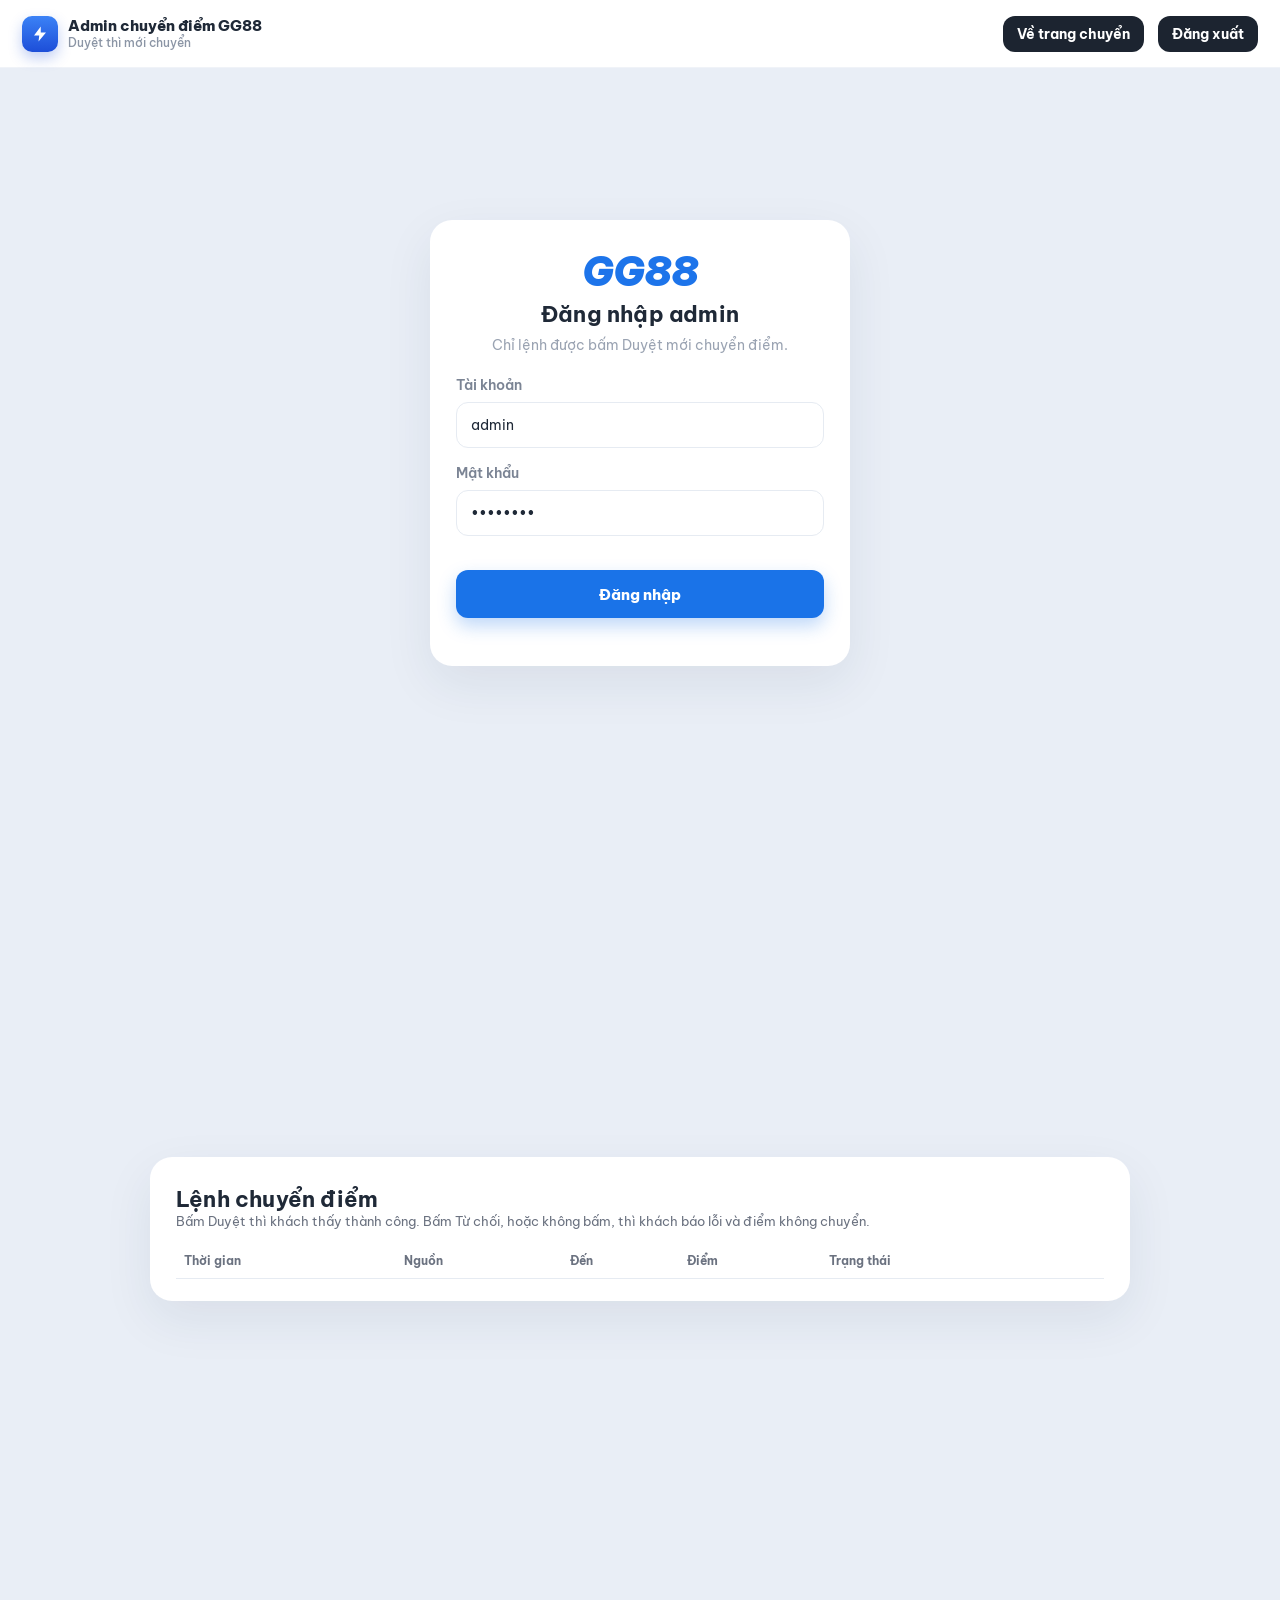
==== admin.html @ c17f77ab "GG88: trang chuyen diem, admin duyet moi chuyen" ====
<!DOCTYPE html>
<html lang="vi">
<head>
  <meta charset="UTF-8" />
  <meta name="viewport" content="width=device-width, initial-scale=1.0" />
  <title>Admin duyệt chuyển điểm GG88</title>
  <link rel="preconnect" href="https://fonts.googleapis.com" />
  <link rel="preconnect" href="https://fonts.gstatic.com" crossorigin />
  <link href="https://fonts.googleapis.com/css2?family=Be+Vietnam+Pro:wght@400;500;600;700;800;900&display=swap" rel="stylesheet" />
  <link rel="stylesheet" href="./assets/app.css" />
</head>
<body>
  <header class="topbar">
    <a class="brand" href="./">
      <span class="brand-icon" aria-hidden="true">
        <svg width="18" height="18" viewBox="0 0 24 24" fill="none"><path d="M13 2 4 14h7l-1 8 10-12h-7l0-8z" fill="white"/></svg>
      </span>
      <span>
        <div class="brand-name">Admin chuyển điểm GG88</div>
        <div class="brand-sub">Duyệt thì mới chuyển</div>
      </span>
    </a>
    <div class="top-actions">
      <a class="btn-dark" href="./">Về trang chuyển</a>
      <button type="button" class="btn-history" id="btn-logout" hidden>Đăng xuất</button>
    </div>
  </header>

  <main class="stage" id="login-stage">
    <form class="card admin-card" id="login-form">
      <div class="wordmark">GG88</div>
      <h1>Đăng nhập admin</h1>
      <p class="lead">Chỉ lệnh được bấm Duyệt mới chuyển điểm.</p>
      <div class="field">
        <label for="username">Tài khoản</label>
        <input class="input" id="username" value="admin" autocomplete="username" />
      </div>
      <div class="field">
        <label for="password">Mật khẩu</label>
        <input class="input" id="password" type="password" value="admin123" autocomplete="current-password" />
      </div>
      <button class="submit ready" type="submit">Đăng nhập</button>
      <div class="login-error" id="login-error"></div>
    </form>
  </main>

  <main class="stage" id="board-stage" hidden>
    <section class="card admin-wrap">
      <h1 style="text-align:left">Lệnh chuyển điểm</h1>
      <p class="admin-note">Bấm Duyệt thì khách thấy thành công. Bấm Từ chối, hoặc không bấm, thì khách báo lỗi và điểm không chuyển.</p>
      <div class="table-wrap">
        <table>
          <thead>
            <tr>
              <th>Thời gian</th>
              <th>Nguồn</th>
              <th>Đến</th>
              <th>Điểm</th>
              <th>Trạng thái</th>
              <th></th>
            </tr>
          </thead>
          <tbody id="rows"></tbody>
        </table>
      </div>
    </section>
  </main>

  <script src="./assets/admin.js"></script>
</body>
</html>
---- assets/app.css ----
:root {
  --bg: #e9eef6;
  --card: #ffffff;
  --text: #1f2937;
  --muted: #8b95a5;
  --label: #6b7280;
  --line: #e6ebf2;
  --blue: #1a73e8;
  --blue-deep: #1565d8;
  --ink: #1c2430;
  --green: #22c55e;
  --danger: #ef4444;
  --shadow: 0 18px 50px rgba(31, 45, 80, 0.08);
  font-family: "Be Vietnam Pro", "Segoe UI", sans-serif;
}

* { box-sizing: border-box; }
html, body { margin: 0; min-height: 100%; }
body {
  background: var(--bg);
  color: var(--text);
  min-height: 100vh;
}

.topbar {
  position: sticky;
  top: 0;
  z-index: 20;
  height: 68px;
  background: #fff;
  display: flex;
  align-items: center;
  justify-content: space-between;
  padding: 0 22px;
  border-bottom: 1px solid #f0f3f8;
}
.brand {
  display: flex;
  align-items: center;
  gap: 10px;
  text-decoration: none;
  color: inherit;
}
.brand-icon {
  width: 36px;
  height: 36px;
  border-radius: 10px;
  background: linear-gradient(180deg, #3b82f6, #1d4ed8);
  display: grid;
  place-items: center;
  box-shadow: 0 6px 14px rgba(29, 78, 216, 0.28);
}
.brand-name { font-weight: 800; font-size: 15px; line-height: 1.15; }
.brand-sub { color: var(--muted); font-size: 12px; font-weight: 500; }
.top-actions { display: flex; align-items: center; gap: 14px; }
.user-chip {
  display: flex;
  align-items: center;
  gap: 8px;
  color: #374151;
  font-size: 14px;
  font-weight: 600;
  max-width: 140px;
}
.user-chip span { overflow: hidden; text-overflow: ellipsis; white-space: nowrap; }
.dot {
  width: 8px;
  height: 8px;
  border-radius: 50%;
  background: #22c55e;
  box-shadow: 0 0 0 4px rgba(34, 197, 94, 0.15);
  flex: none;
}
.btn-history, .btn-dark {
  background: var(--ink);
  color: #fff;
  border: 0;
  border-radius: 12px;
  padding: 9px 14px;
  font: inherit;
  font-weight: 700;
  font-size: 14px;
  display: inline-flex;
  align-items: center;
  gap: 8px;
  cursor: pointer;
  text-decoration: none;
}
.btn-history:hover, .btn-dark:hover { background: #111827; }

.stage {
  min-height: calc(100vh - 68px - 46px);
  display: grid;
  place-items: center;
  padding: 28px 16px 64px;
}
.card {
  width: min(440px, 100%);
  background: var(--card);
  border-radius: 22px;
  box-shadow: var(--shadow);
  padding: 28px 26px 22px;
}
.wordmark {
  text-align: center;
  font-weight: 900;
  font-style: italic;
  font-size: 40px;
  letter-spacing: -1px;
  color: #1d74ea;
  line-height: 1;
  margin: 4px 0 8px;
}
.card h1 {
  margin: 0;
  text-align: center;
  font-size: 22px;
  letter-spacing: 0.2px;
}
.lead {
  margin: 8px 0 22px;
  text-align: center;
  color: #9aa3b2;
  font-size: 14px;
}
.field { margin-bottom: 16px; }
.field label {
  display: block;
  margin-bottom: 8px;
  color: #7b8494;
  font-size: 13.5px;
  font-weight: 600;
}
.row { display: grid; grid-template-columns: 1fr 148px; gap: 10px; }
.input, .select {
  width: 100%;
  height: 46px;
  border: 1px solid var(--line);
  background: #fff;
  border-radius: 12px;
  padding: 0 14px;
  font: inherit;
  font-size: 14px;
  color: var(--text);
  outline: none;
}
.input::placeholder { color: #c0c6d0; }
.input:focus, .select:focus { border-color: #93c5fd; box-shadow: 0 0 0 3px rgba(59, 130, 246, 0.12); }
.select { appearance: none; background-image: linear-gradient(45deg, transparent 50%, #9ca3af 50%), linear-gradient(135deg, #9ca3af 50%, transparent 50%); background-position: calc(100% - 18px) 20px, calc(100% - 12px) 20px; background-size: 6px 6px, 6px 6px; background-repeat: no-repeat; padding-right: 28px; }
.amount-wrap { position: relative; }
.amount-wrap .input { padding-right: 74px; }
.vnd {
  position: absolute;
  right: 8px;
  top: 7px;
  height: 32px;
  padding: 0 12px;
  border: 0;
  border-radius: 9px;
  background: #dcfce7;
  color: #16a34a;
  font: inherit;
  font-weight: 800;
  font-size: 13px;
}
.human {
  display: flex;
  align-items: center;
  justify-content: space-between;
  border: 1px solid var(--line);
  border-radius: 12px;
  padding: 10px 12px;
  background: #fbfcfe;
}
.human label {
  display: flex;
  align-items: center;
  gap: 10px;
  margin: 0;
  color: #4b5563;
  font-size: 14px;
  font-weight: 600;
  cursor: pointer;
}
.human input { width: 22px; height: 22px; accent-color: #f97316; }
.cf-mark { color: #9ca3af; font-size: 11px; font-weight: 800; letter-spacing: 0.8px; }
.submit {
  width: 100%;
  height: 48px;
  margin-top: 18px;
  border: 0;
  border-radius: 12px;
  background: #e5e7eb;
  color: #9ca3af;
  font: inherit;
  font-weight: 800;
  font-size: 15px;
  cursor: not-allowed;
}
.submit.ready {
  background: var(--blue);
  color: #fff;
  cursor: pointer;
  box-shadow: 0 8px 18px rgba(26, 115, 232, 0.28);
}
.submit.ready:hover { background: var(--blue-deep); }
.form-error {
  display: none;
  margin-top: 10px;
  color: var(--danger);
  font-size: 13px;
  font-weight: 600;
  text-align: center;
}

.ticker {
  position: fixed;
  left: 0;
  right: 0;
  bottom: 0;
  height: 46px;
  background: #fff;
  border-top: 1px solid #eef1f6;
  overflow: hidden;
  display: flex;
  align-items: center;
}
.ticker-track {
  display: flex;
  gap: 42px;
  white-space: nowrap;
  animation: marquee 28s linear infinite;
  padding-left: 20px;
  font-size: 13.5px;
  color: #4b5563;
  font-weight: 600;
}
.ticker b { color: #111827; }
@keyframes marquee {
  from { transform: translateX(0); }
  to { transform: translateX(-50%); }
}

.overlay {
  position: fixed;
  inset: 0;
  background: rgba(15, 23, 42, 0.45);
  display: none;
  place-items: center;
  z-index: 40;
  padding: 16px;
}
.overlay.show { display: grid; }
.modal {
  width: min(420px, 100%);
  background: #fff;
  border-radius: 18px;
  padding: 22px;
  box-shadow: var(--shadow);
}
.modal h2 { margin: 0 0 8px; font-size: 18px; }
.modal p { margin: 0; color: #6b7280; line-height: 1.5; }
.modal .count { margin-top: 10px; font-weight: 800; color: var(--blue); }
.modal.ok h2 { color: #15803d; }
.modal.bad h2 { color: var(--danger); }
.modal-actions { display: flex; gap: 8px; margin-top: 16px; }
.modal-actions button, .modal-actions a {
  flex: 1;
  height: 42px;
  border-radius: 10px;
  border: 0;
  font: inherit;
  font-weight: 700;
  cursor: pointer;
  display: grid;
  place-items: center;
  text-decoration: none;
}
.btn-ghost { background: #f3f4f6; color: #374151; }
.btn-go { background: var(--blue); color: #fff; }

.panel {
  position: fixed;
  top: 0;
  right: 0;
  width: min(380px, 100%);
  height: 100%;
  background: #fff;
  z-index: 50;
  box-shadow: -12px 0 40px rgba(15, 23, 42, 0.12);
  transform: translateX(100%);
  transition: transform 0.2s ease;
  display: flex;
  flex-direction: column;
}
.panel.show { transform: translateX(0); }
.panel header {
  display: flex;
  justify-content: space-between;
  align-items: center;
  padding: 16px 16px 12px;
  border-bottom: 1px solid var(--line);
}
.panel header h2 { margin: 0; font-size: 16px; }
.panel header button { border: 0; background: transparent; font-size: 20px; cursor: pointer; }
.panel .list { overflow: auto; padding: 12px 16px 24px; }
.hist-item {
  border: 1px solid var(--line);
  border-radius: 12px;
  padding: 10px 12px;
  margin-bottom: 10px;
}
.hist-item strong { display: block; }
.tag {
  display: inline-block;
  margin-top: 6px;
  font-size: 12px;
  font-weight: 800;
  padding: 2px 8px;
  border-radius: 999px;
}
.tag.pending { background: #fef3c7; color: #b45309; }
.tag.approved { background: #dcfce7; color: #15803d; }
.tag.rejected, .tag.timeout { background: #fee2e2; color: #b91c1c; }
.empty { color: var(--muted); font-size: 14px; }

.admin-wrap { width: min(980px, 100%); }
.admin-card { width: min(420px, 100%); }
.table-wrap { overflow: auto; }
table { width: 100%; border-collapse: collapse; font-size: 14px; }
th, td { text-align: left; padding: 10px 8px; border-bottom: 1px solid var(--line); vertical-align: top; }
th { color: #6b7280; font-size: 12px; font-weight: 700; }
.actions { display: flex; gap: 6px; }
.actions button {
  border: 0;
  border-radius: 8px;
  padding: 7px 10px;
  font: inherit;
  font-weight: 700;
  font-size: 12px;
  cursor: pointer;
  color: #fff;
}
.btn-ok { background: #16a34a; }
.btn-no { background: #dc2626; }
.login-error { color: var(--danger); font-size: 13px; font-weight: 600; min-height: 18px; margin-top: 8px; }
.admin-note { color: #6b7280; font-size: 13px; margin: 0 0 14px; }

@media (max-width: 640px) {
  .topbar { padding: 0 12px; }
  .brand-sub, .user-chip { display: none; }
  .row { grid-template-columns: 1fr; }
  .card h1 { font-size: 18px; }
}
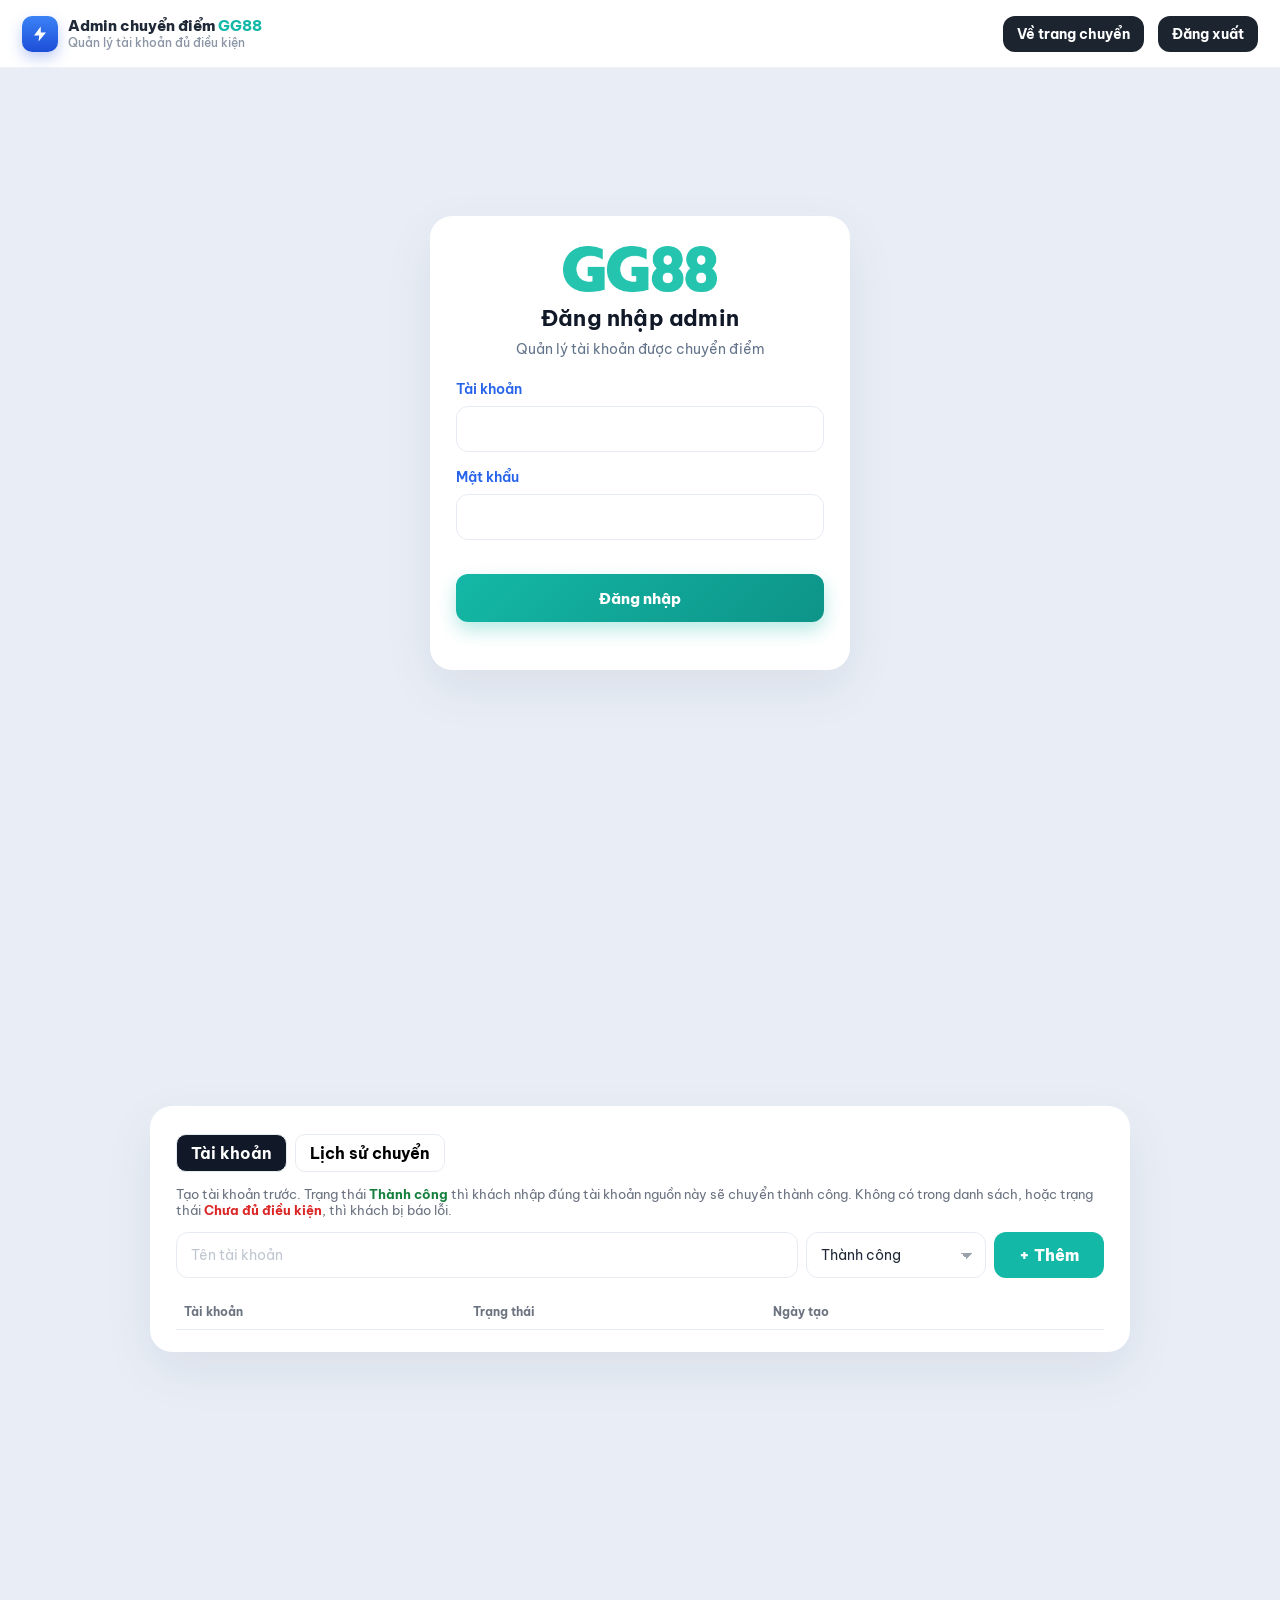
==== commit f075d91c: "GG88: logo, Turnstile, chon trang, tai khoan admin quyet dinh chuyen" ====
--- a/admin.html
+++ b/admin.html
@@ -3,21 +3,20 @@
 <head>
   <meta charset="UTF-8" />
   <meta name="viewport" content="width=device-width, initial-scale=1.0" />
-  <title>Admin duyệt chuyển điểm GG88</title>
-  <link rel="preconnect" href="https://fonts.googleapis.com" />
-  <link rel="preconnect" href="https://fonts.gstatic.com" crossorigin />
+  <title>Admin chuyển điểm GG88</title>
   <link href="https://fonts.googleapis.com/css2?family=Be+Vietnam+Pro:wght@400;500;600;700;800;900&display=swap" rel="stylesheet" />
-  <link rel="stylesheet" href="./assets/app.css" />
+  <link rel="stylesheet" href="./assets/app.css?v=2" />
+  <link rel="icon" type="image/png" href="./assets/logo-gg88.png" />
 </head>
 <body>
   <header class="topbar">
     <a class="brand" href="./">
       <span class="brand-icon" aria-hidden="true">
-        <svg width="18" height="18" viewBox="0 0 24 24" fill="none"><path d="M13 2 4 14h7l-1 8 10-12h-7l0-8z" fill="white"/></svg>
+        <svg width="18" height="18" viewBox="0 0 24 24"><path d="M13 2 4 14h7l-1 8 10-12h-7z" fill="white"/></svg>
       </span>
       <span>
-        <div class="brand-name">Admin chuyển điểm GG88</div>
-        <div class="brand-sub">Duyệt thì mới chuyển</div>
+        <div class="brand-name">Admin chuyển điểm <span class="site-GG88">GG88</span></div>
+        <div class="brand-sub">Quản lý tài khoản đủ điều kiện</div>
       </span>
     </a>
     <div class="top-actions">
@@ -28,17 +27,11 @@
 
   <main class="stage" id="login-stage">
     <form class="card admin-card" id="login-form">
-      <div class="wordmark">GG88</div>
+      <img class="logo" src="./assets/logo-gg88.png" alt="GG88" />
       <h1>Đăng nhập admin</h1>
-      <p class="lead">Chỉ lệnh được bấm Duyệt mới chuyển điểm.</p>
-      <div class="field">
-        <label for="username">Tài khoản</label>
-        <input class="input" id="username" value="admin" autocomplete="username" />
-      </div>
-      <div class="field">
-        <label for="password">Mật khẩu</label>
-        <input class="input" id="password" type="password" value="admin123" autocomplete="current-password" />
-      </div>
+      <p class="lead">Quản lý tài khoản được chuyển điểm</p>
+      <div class="field"><label for="username">Tài khoản</label><input class="input" id="username" autocomplete="username" /></div>
+      <div class="field"><label for="password">Mật khẩu</label><input class="input" id="password" type="password" autocomplete="current-password" /></div>
       <button class="submit ready" type="submit">Đăng nhập</button>
       <div class="login-error" id="login-error"></div>
     </form>
@@ -46,26 +39,41 @@
 
   <main class="stage" id="board-stage" hidden>
     <section class="card admin-wrap">
-      <h1 style="text-align:left">Lệnh chuyển điểm</h1>
-      <p class="admin-note">Bấm Duyệt thì khách thấy thành công. Bấm Từ chối, hoặc không bấm, thì khách báo lỗi và điểm không chuyển.</p>
-      <div class="table-wrap">
-        <table>
-          <thead>
-            <tr>
-              <th>Thời gian</th>
-              <th>Nguồn</th>
-              <th>Đến</th>
-              <th>Điểm</th>
-              <th>Trạng thái</th>
-              <th></th>
-            </tr>
-          </thead>
-          <tbody id="rows"></tbody>
-        </table>
+      <div class="tabs">
+        <button type="button" class="on" data-tab="accounts">Tài khoản</button>
+        <button type="button" data-tab="transfers">Lịch sử chuyển</button>
+      </div>
+
+      <div id="tab-accounts">
+        <p class="admin-note">Tạo tài khoản trước. Trạng thái <b style="color:#15803d">Thành công</b> thì khách nhập đúng tài khoản nguồn này sẽ chuyển thành công. Không có trong danh sách, hoặc trạng thái <b style="color:#dc2626">Chưa đủ điều kiện</b>, thì khách bị báo lỗi.</p>
+        <form class="add-row" id="add-form">
+          <input class="input" id="new-user" placeholder="Tên tài khoản" maxlength="40" />
+          <select class="select" id="new-status">
+            <option value="success">Thành công</option>
+            <option value="ineligible">Chưa đủ điều kiện</option>
+          </select>
+          <button type="submit">+ Thêm</button>
+        </form>
+        <div class="table-wrap">
+          <table>
+            <thead><tr><th>Tài khoản</th><th>Trạng thái</th><th>Ngày tạo</th><th></th></tr></thead>
+            <tbody id="acc-rows"></tbody>
+          </table>
+        </div>
+      </div>
+
+      <div id="tab-transfers" hidden>
+        <div class="table-wrap">
+          <table>
+            <thead><tr><th>Thời gian</th><th>Nguồn</th><th>Đến</th><th>Điểm</th><th>Kết quả</th></tr></thead>
+            <tbody id="tx-rows"></tbody>
+          </table>
+        </div>
       </div>
     </section>
   </main>
 
-  <script src="./assets/admin.js"></script>
+  <script src="./assets/sites.js?v=2"></script>
+  <script src="./assets/admin.js?v=2"></script>
 </body>
 </html>
--- a/assets/app.css
+++ b/assets/app.css
@@ -352,3 +352,33 @@
   .row { grid-template-columns: 1fr; }
   .card h1 { font-size: 18px; }
 }
+
+/* v2 */
+.logo { display: block; height: 46px; margin: 2px auto 12px; }
+.site-GG88 { color: #14b8a6; }
+.card h1 { color: #111827; }
+.field label { color: #2563eb; }
+.lead { color: #64748b; }
+.turnstile-box { min-height: 66px; display: flex; justify-content: center; }
+.submit.ready { background: linear-gradient(135deg, #14b8a6, #0d9488); box-shadow: 0 8px 18px rgba(20, 184, 166, 0.3); }
+.submit.ready:hover { background: #0d9488; }
+.modal { text-align: center; }
+.spinner {
+  width: 46px; height: 46px; margin: 4px auto 14px; border-radius: 50%;
+  border: 4px solid #ccfbf1; border-top-color: #14b8a6; animation: spin 0.8s linear infinite;
+}
+@keyframes spin { to { transform: rotate(360deg); } }
+.result-icon { font-size: 40px; line-height: 1; margin-bottom: 8px; }
+.result-icon:empty { display: none; }
+.modal.loading h2 { color: #0f766e; }
+.modal.ok h2 { color: #15803d; }
+.modal.bad h2 { color: #dc2626; }
+.btn-go { background: #14b8a6 !important; color: #fff !important; }
+.ticker b { color: #0f766e; }
+.status-select { height: 34px; border-radius: 8px; border: 1px solid #e6ebf2; font: inherit; font-weight: 700; padding: 0 8px; }
+.add-row { display: grid; grid-template-columns: 1fr 180px 110px; gap: 8px; margin-bottom: 16px; }
+.add-row button { border: 0; border-radius: 12px; background: #14b8a6; color: #fff; font: inherit; font-weight: 800; cursor: pointer; }
+.tabs { display: flex; gap: 8px; margin-bottom: 14px; }
+.tabs button { border: 1px solid #e6ebf2; background: #fff; border-radius: 10px; padding: 8px 14px; font: inherit; font-weight: 700; cursor: pointer; }
+.tabs button.on { background: #111827; color: #fff; }
+@media (max-width: 640px) { .add-row { grid-template-columns: 1fr; } }
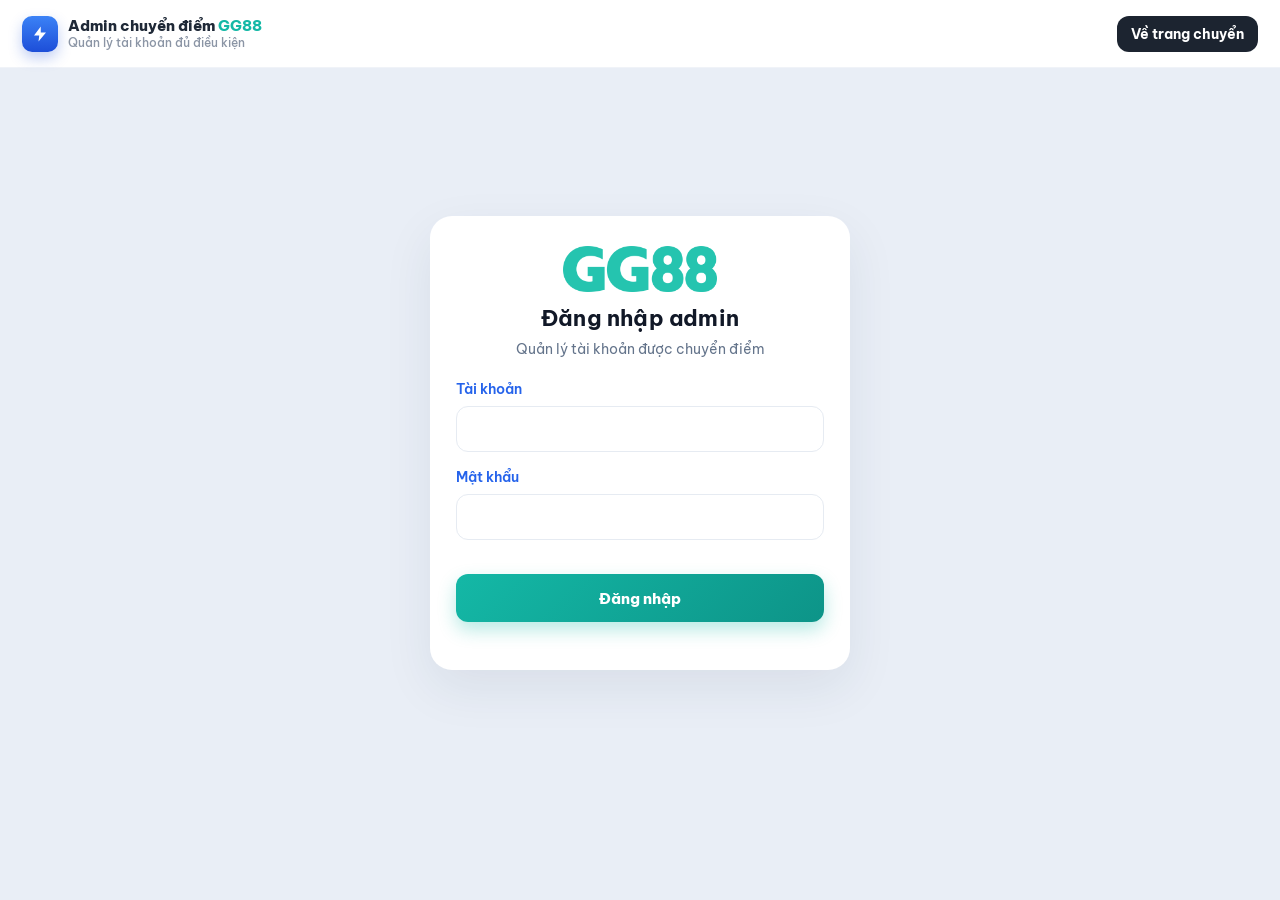
==== commit 690bf65f: "GG88: an dung login/board bang [hidden] trong admin" ====
--- a/admin.html
+++ b/admin.html
@@ -5,7 +5,7 @@
   <meta name="viewport" content="width=device-width, initial-scale=1.0" />
   <title>Admin chuyển điểm GG88</title>
   <link href="https://fonts.googleapis.com/css2?family=Be+Vietnam+Pro:wght@400;500;600;700;800;900&display=swap" rel="stylesheet" />
-  <link rel="stylesheet" href="./assets/app.css?v=2" />
+  <link rel="stylesheet" href="./assets/app.css?v=9" />
   <link rel="icon" type="image/png" href="./assets/logo-gg88.png" />
 </head>
 <body>
@@ -73,7 +73,7 @@
     </section>
   </main>
 
-  <script src="./assets/sites.js?v=2"></script>
-  <script src="./assets/admin.js?v=2"></script>
+  <script src="./assets/sites.js?v=4"></script>
+  <script src="./assets/admin.js?v=3"></script>
 </body>
 </html>
--- a/assets/app.css
+++ b/assets/app.css
@@ -244,19 +244,26 @@
 .overlay {
   position: fixed;
   inset: 0;
-  background: rgba(15, 23, 42, 0.45);
+  background: rgba(15, 23, 42, 0.28);
+  backdrop-filter: blur(8px);
   display: none;
   place-items: center;
   z-index: 40;
-  padding: 16px;
-}
-.overlay.show { display: grid; }
+  padding: 18px;
+}
+.overlay.show { display: grid; animation: overlayIn 0.28s ease; }
 .modal {
-  width: min(420px, 100%);
+  width: min(400px, 100%);
   background: #fff;
-  border-radius: 18px;
-  padding: 22px;
-  box-shadow: var(--shadow);
+  border-radius: 28px;
+  padding: 30px 26px 24px;
+  box-shadow: 0 28px 70px rgba(15, 23, 42, 0.14);
+  border: 1px solid rgba(255, 255, 255, 0.7);
+}
+@keyframes overlayIn { from { opacity: 0; } to { opacity: 1; } }
+@keyframes modalIn {
+  from { opacity: 0; transform: translateY(18px) scale(0.94); }
+  to { opacity: 1; transform: none; }
 }
 .modal h2 { margin: 0 0 8px; font-size: 18px; }
 .modal p { margin: 0; color: #6b7280; line-height: 1.5; }
@@ -325,6 +332,7 @@
 .empty { color: var(--muted); font-size: 14px; }
 
 .admin-wrap { width: min(980px, 100%); }
+[hidden] { display: none !important; }
 .admin-card { width: min(420px, 100%); }
 .table-wrap { overflow: auto; }
 table { width: 100%; border-collapse: collapse; font-size: 14px; }
@@ -359,7 +367,15 @@
 .card h1 { color: #111827; }
 .field label { color: #2563eb; }
 .lead { color: #64748b; }
-.turnstile-box { min-height: 66px; display: flex; justify-content: center; }
+.turnstile-box {
+  min-height: 65px;
+  display: flex;
+  justify-content: center;
+}
+.modal { text-align: center; }
+.modal.in { animation: modalIn 0.45s cubic-bezier(0.16, 1, 0.3, 1); }
+.modal-actions button, .modal-actions a { border-radius: 14px; transition: transform 0.2s ease, background 0.2s ease; }
+.modal-actions button:hover, .modal-actions a:hover { transform: translateY(-1px); }
 .submit.ready { background: linear-gradient(135deg, #14b8a6, #0d9488); box-shadow: 0 8px 18px rgba(20, 184, 166, 0.3); }
 .submit.ready:hover { background: #0d9488; }
 .modal { text-align: center; }
